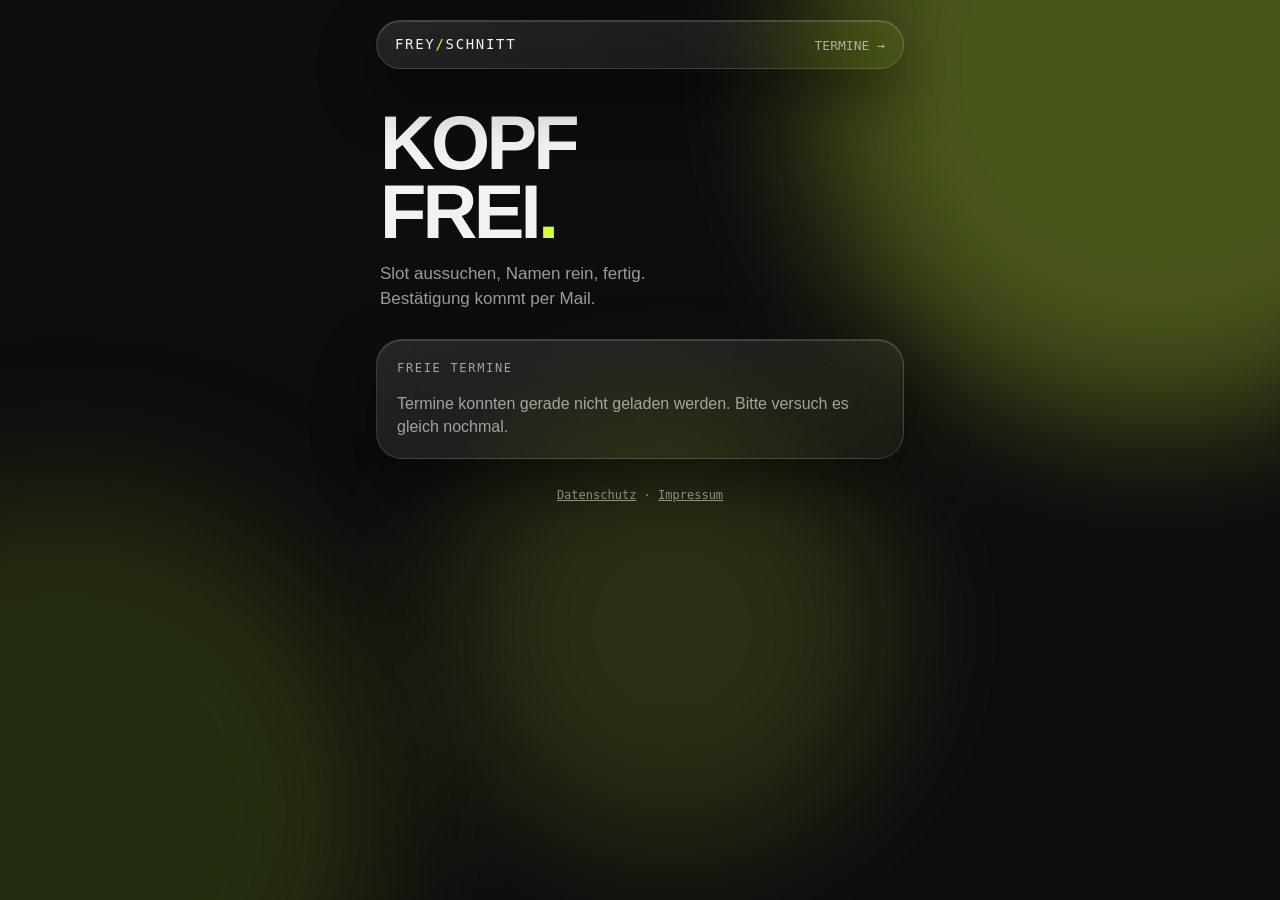
==== index.html @ 1973ad7c "Öffentliche Buchungsseite, Danke-Seite, Datenschutz/Impressum-Vorlagen und Edge Function book Co-Aut" ====
<!doctype html>
<html lang="de">
<head>
<meta charset="utf-8">
<meta name="viewport" content="width=device-width, initial-scale=1, viewport-fit=cover">
<meta http-equiv="Content-Security-Policy" content="default-src 'self'; script-src 'self' https://challenges.cloudflare.com; style-src 'self' 'unsafe-inline'; img-src 'self' data:; connect-src https://uxvnlxhuhxcaexeznhck.supabase.co; frame-src https://challenges.cloudflare.com; base-uri 'self'; form-action 'self'; object-src 'none'">
<meta name="referrer" content="strict-origin-when-cross-origin">
<meta name="theme-color" content="#0d0d0e">
<meta name="description" content="Freie Termine für einen frischen Schnitt – einfach Slot aussuchen und eintragen.">
<title>Freyschnitt – Termin buchen</title>
<link rel="stylesheet" href="assets/style.css">
<link rel="icon" href="data:image/svg+xml,%3Csvg xmlns='http://www.w3.org/2000/svg' viewBox='0 0 32 32'%3E%3Crect width='32' height='32' rx='8' fill='%230d0d0e'/%3E%3Ccircle cx='16' cy='16' r='6' fill='%23d4ff3a'/%3E%3C/svg%3E">
</head>
<body>
<div class="bg" aria-hidden="true"><span></span><span></span><span></span></div>
<div class="wrap">
  <header class="glass">
    <a class="logo" href="./">frey<b>/</b>schnitt</a>
    <nav><a href="#termine">TERMINE →</a></nav>
  </header>

  <main>
    <h1>Kopf<br>frei<em>.</em></h1>
    <p class="lead">Slot aussuchen, Namen rein, fertig. Bestätigung kommt per Mail.</p>

    <section class="glass" id="termine" aria-labelledby="termine-h">
      <h2 id="termine-h">Freie Termine</h2>
      <p id="slots-msg" class="msg error" role="alert"></p>
      <div id="slots" aria-live="polite"><p class="loading">Lade Termine …</p></div>
    </section>

    <section class="glass" id="buchen" aria-labelledby="buchen-h" hidden>
      <h2 id="buchen-h">Buchen</h2>
      <form id="form" novalidate>
        <div class="picked"><span id="picked-text"></span><button type="button" id="change">ändern</button></div>

        <label for="name">Name</label>
        <input id="name" name="name" autocomplete="name" required minlength="2" maxlength="80" placeholder="Dein Name">

        <label for="email">E-Mail</label>
        <input id="email" name="email" type="email" autocomplete="email" inputmode="email" required maxlength="254" placeholder="du@beispiel.de">

        <label for="service">Leistung</label>
        <select id="service" name="service" required></select>

        <label for="note">Notiz (optional)</label>
        <textarea id="note" name="note" maxlength="500" rows="3" placeholder="z. B. Seiten kürzer als letztes Mal"></textarea>

        <!-- Honeypot: bitte leer lassen (für Menschen unsichtbar) -->
        <div class="hp" aria-hidden="true">
          <label for="website">Website</label>
          <input id="website" name="website" tabindex="-1" autocomplete="off">
        </div>

        <label class="check"><input type="checkbox" id="consent" required>
          <span>Ich habe die <a href="datenschutz.html" target="_blank" rel="noopener">Datenschutzerklärung</a> gelesen und bin einverstanden, dass meine Angaben zur Terminvergabe gespeichert werden.</span></label>

        <div id="turnstile" class="turnstile"></div>

        <p id="msg" class="msg error" role="alert"></p>
        <button class="btn" id="submit" type="submit">Termin buchen</button>
      </form>
    </section>
  </main>

  <footer><a href="datenschutz.html">Datenschutz</a> · <a href="impressum.html">Impressum</a></footer>
</div>
<script src="assets/config.js"></script>
<script src="assets/app.js"></script>
</body>
</html>
---- assets/style.css ----
/* Freyschnitt – Dark Glass */
:root {
  --bg: #0d0d0e;
  --text: #f2f2f0;
  --muted: rgba(242, 242, 240, .62);
  --accent: #d4ff3a;
  --accent-text: #0d0d0e;
  --danger: #ff6b6b;
  --glass-strong: rgba(255, 255, 255, .11);
  --edge: rgba(255, 255, 255, .14);
  --radius: 26px;
  --mono: ui-monospace, "SF Mono", "Cascadia Mono", Menlo, Consolas, monospace;
  font-family: -apple-system, BlinkMacSystemFont, "SF Pro Text", "Segoe UI", Roboto, sans-serif;
  color-scheme: dark;
}
* { box-sizing: border-box; }
html { -webkit-text-size-adjust: 100%; }
body { margin: 0; min-height: 100vh; color: var(--text); background: var(--bg); overflow-x: hidden; line-height: 1.45; }

/* Leuchtende Flächen hinter dem Glas */
.bg { position: fixed; inset: 0; z-index: -1; overflow: hidden; pointer-events: none; }
.bg span { position: absolute; border-radius: 50%; filter: blur(70px); animation: float 20s ease-in-out infinite alternate; }
.bg span:nth-child(1) { width: 55vmax; height: 55vmax; background: #d4ff3a; opacity: .30; top: -22vmax; right: -18vmax; }
.bg span:nth-child(2) { width: 50vmax; height: 50vmax; background: #3b4a12; opacity: .55; bottom: -18vmax; left: -20vmax; animation-delay: -7s; }
.bg span:nth-child(3) { width: 35vmax; height: 35vmax; background: #d4ff3a; opacity: .14; top: 45%; left: 35%; animation-delay: -13s; }
@keyframes float { to { transform: translate(5vmax, 4vmax) scale(1.08); } }
@media (prefers-reduced-motion: reduce) { .bg span { animation: none; } html { scroll-behavior: auto; } }
html { scroll-behavior: smooth; }

.wrap { max-width: 560px; margin: 0 auto; padding: 20px 16px 48px; }
.glass {
  background: linear-gradient(160deg, rgba(255, 255, 255, .10), rgba(255, 255, 255, .03));
  -webkit-backdrop-filter: blur(26px) saturate(160%);
  backdrop-filter: blur(26px) saturate(160%);
  border: 1px solid var(--edge);
  border-radius: var(--radius);
  box-shadow: inset 0 1px 0 rgba(255, 255, 255, .16), 0 24px 60px rgba(0, 0, 0, .45);
}

header.glass { display: flex; align-items: center; justify-content: space-between; padding: 12px 18px; border-radius: 999px; }
.logo { font-family: var(--mono); font-size: 14px; letter-spacing: .12em; text-transform: uppercase; color: var(--text); text-decoration: none; }
.logo b { color: var(--accent); font-weight: 400; }
nav a { color: var(--muted); text-decoration: none; font-family: var(--mono); font-size: 13px; }

h1 { font-size: clamp(46px, 15vw, 76px); line-height: .9; letter-spacing: -.05em; margin: 40px 4px 16px; font-weight: 900; text-transform: uppercase; }
h1 em { font-style: normal; color: var(--accent); }
h1.small { font-size: clamp(36px, 11vw, 56px); }
.lead { color: var(--muted); font-size: 17px; margin: 0 4px 28px; max-width: 34ch; }

section.glass { padding: 20px; margin-bottom: 16px; scroll-margin-top: 16px; }
h2 { font-family: var(--mono); font-size: 12px; letter-spacing: .14em; text-transform: uppercase; color: var(--muted); margin: 0 0 14px; font-weight: 500; }

/* Termine */
.day { margin-bottom: 18px; }
.day:last-child { margin-bottom: 0; }
.day-title { font-weight: 600; margin-bottom: 10px; }
.chips { display: flex; flex-wrap: wrap; gap: 8px; }
.chip {
  border: 1px solid var(--edge); background: rgba(255, 255, 255, .05); color: var(--text);
  padding: 10px 16px; border-radius: 999px; font-family: var(--mono); font-size: 15px; cursor: pointer;
  min-height: 44px; transition: background .15s, border-color .15s;
}
.chip:hover { border-color: rgba(212, 255, 58, .6); }
.chip[aria-pressed="true"] { background: var(--accent); color: var(--accent-text); border-color: var(--accent); font-weight: 700; box-shadow: 0 0 24px rgba(212, 255, 58, .35); }
.empty, .loading { color: var(--muted); margin: 0; }
.more { margin-top: 16px; }

/* Formular */
label { display: block; font-family: var(--mono); font-size: 12px; letter-spacing: .1em; text-transform: uppercase; color: var(--muted); margin: 16px 0 6px; }
input, select, textarea {
  width: 100%; font: inherit; font-size: 16px; color: var(--text); padding: 13px 15px;
  background: rgba(0, 0, 0, .28); border: 1px solid var(--edge); border-radius: 16px; outline: none;
}
textarea { resize: vertical; min-height: 90px; }
input::placeholder, textarea::placeholder { color: rgba(242, 242, 240, .38); }
select option { color: #000; }
input:focus, select:focus, textarea:focus { border-color: var(--accent); }
.check { display: flex; gap: 10px; align-items: flex-start; font-family: inherit; text-transform: none; letter-spacing: 0; font-size: 14px; margin-top: 18px; color: var(--muted); }
.check input { width: 20px; height: 20px; margin-top: 1px; flex: none; accent-color: var(--accent); }
.check a, .text a { color: var(--text); }
.picked { display: flex; justify-content: space-between; align-items: center; gap: 12px; background: var(--glass-strong); border-radius: 16px; padding: 12px 14px; font-family: var(--mono); color: var(--accent); }
.picked button { background: none; border: 0; color: var(--muted); font: inherit; font-size: 13px; text-decoration: underline; cursor: pointer; padding: 4px; }
.btn {
  display: block; width: 100%; margin-top: 20px; padding: 16px; border: 0; border-radius: 999px; text-align: center; text-decoration: none;
  background: var(--accent); color: var(--accent-text); font: inherit; font-weight: 800; font-size: 16px;
  text-transform: uppercase; letter-spacing: .06em; cursor: pointer; box-shadow: 0 10px 34px rgba(212, 255, 58, .28);
}
.btn:disabled { opacity: .55; cursor: wait; }
.btn.ghost { background: transparent; color: var(--text); border: 1px solid var(--edge); box-shadow: none; }
.msg { margin: 16px 0 0; padding: 12px 14px; border-radius: 14px; font-size: 15px; }
.msg.error { background: rgba(255, 107, 107, .12); border: 1px solid rgba(255, 107, 107, .4); color: #ffd0d0; }
.msg:empty { display: none; }
#slots-msg { margin: 0 0 14px; }
.turnstile { margin-top: 16px; min-height: 0; }

/* Honeypot: für Menschen unsichtbar, für Bots ein normales Feld */
.hp { position: absolute !important; left: -10000px !important; width: 1px; height: 1px; overflow: hidden; }

/* Textseiten (Datenschutz, Impressum) */
.text h2 { margin-top: 28px; }
.text p, .text li { color: var(--muted); }
.text strong { color: var(--text); }
.ph { background: rgba(212, 255, 58, .15); color: var(--accent); padding: 0 4px; border-radius: 4px; }

footer { text-align: center; font-family: var(--mono); font-size: 12px; color: var(--muted); margin-top: 28px; }
footer a { color: var(--muted); }

:focus-visible { outline: 2px solid var(--accent); outline-offset: 2px; }
[hidden] { display: none !important; }
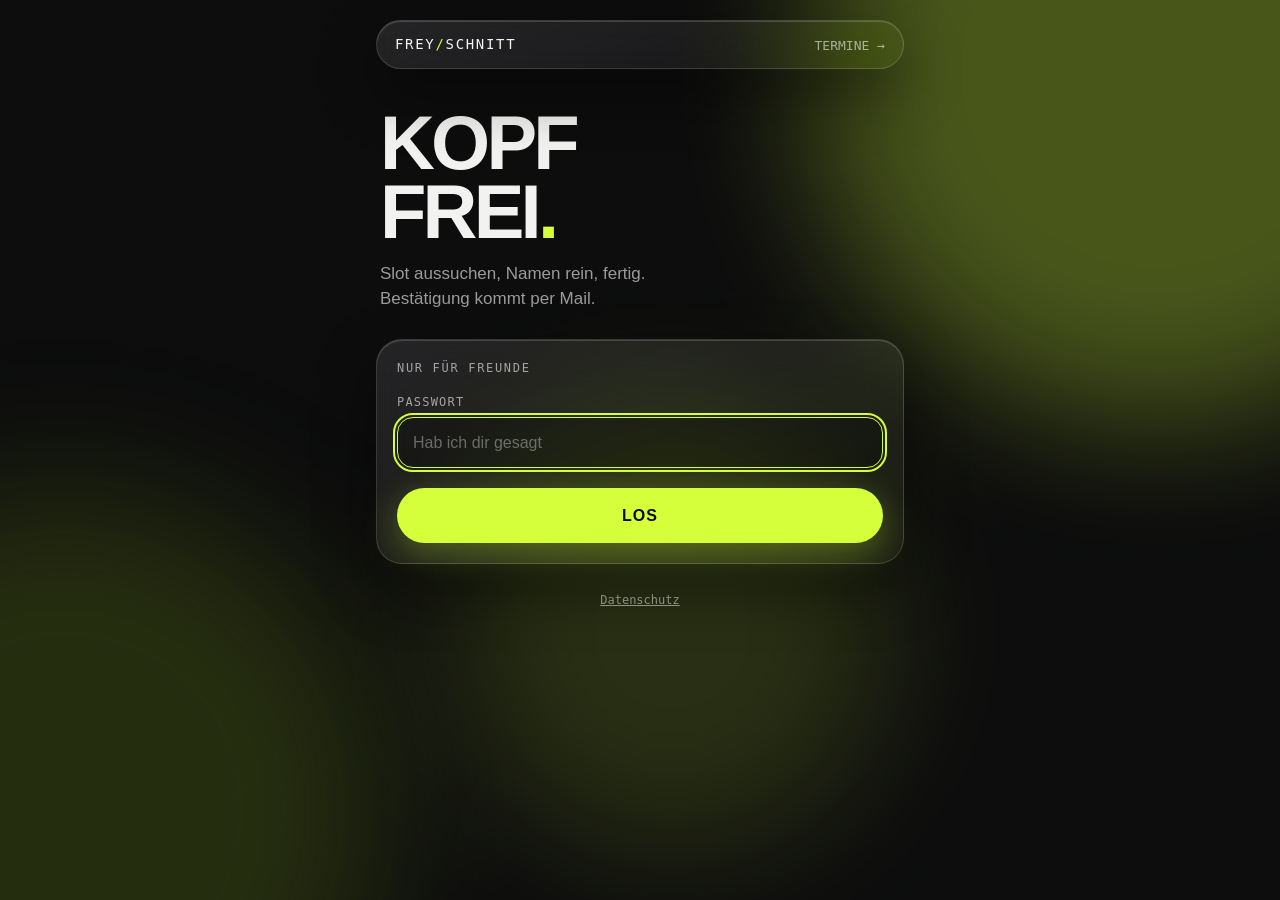
==== commit 77e8f669: "Freundes-Passwort statt Turnstile, Impressum entfernt Besucher haben keinen direkten DB-Zugriff mehr" ====
--- a/index.html
+++ b/index.html
@@ -3,7 +3,7 @@
 <head>
 <meta charset="utf-8">
 <meta name="viewport" content="width=device-width, initial-scale=1, viewport-fit=cover">
-<meta http-equiv="Content-Security-Policy" content="default-src 'self'; script-src 'self' https://challenges.cloudflare.com; style-src 'self' 'unsafe-inline'; img-src 'self' data:; connect-src https://uxvnlxhuhxcaexeznhck.supabase.co; frame-src https://challenges.cloudflare.com; base-uri 'self'; form-action 'self'; object-src 'none'">
+<meta http-equiv="Content-Security-Policy" content="default-src 'self'; script-src 'self'; style-src 'self' 'unsafe-inline'; img-src 'self' data:; connect-src https://uxvnlxhuhxcaexeznhck.supabase.co; base-uri 'self'; form-action 'self'; object-src 'none'">
 <meta name="referrer" content="strict-origin-when-cross-origin">
 <meta name="theme-color" content="#0d0d0e">
 <meta name="description" content="Freie Termine für einen frischen Schnitt – einfach Slot aussuchen und eintragen.">
@@ -23,7 +23,17 @@
     <h1>Kopf<br>frei<em>.</em></h1>
     <p class="lead">Slot aussuchen, Namen rein, fertig. Bestätigung kommt per Mail.</p>
 
-    <section class="glass" id="termine" aria-labelledby="termine-h">
+    <section class="glass" id="gate" aria-labelledby="gate-h" hidden>
+      <h2 id="gate-h">Nur für Freunde</h2>
+      <form id="gate-form">
+        <label for="code">Passwort</label>
+        <input id="code" name="code" type="password" autocomplete="current-password" autocapitalize="none" autocorrect="off" spellcheck="false" required maxlength="200" placeholder="Hab ich dir gesagt">
+        <p id="gate-msg" class="msg error" role="alert"></p>
+        <button class="btn" id="gate-btn" type="submit">Los</button>
+      </form>
+    </section>
+
+    <section class="glass" id="termine" aria-labelledby="termine-h" hidden>
       <h2 id="termine-h">Freie Termine</h2>
       <p id="slots-msg" class="msg error" role="alert"></p>
       <div id="slots" aria-live="polite"><p class="loading">Lade Termine …</p></div>
@@ -55,15 +65,13 @@
         <label class="check"><input type="checkbox" id="consent" required>
           <span>Ich habe die <a href="datenschutz.html" target="_blank" rel="noopener">Datenschutzerklärung</a> gelesen und bin einverstanden, dass meine Angaben zur Terminvergabe gespeichert werden.</span></label>
 
-        <div id="turnstile" class="turnstile"></div>
-
         <p id="msg" class="msg error" role="alert"></p>
         <button class="btn" id="submit" type="submit">Termin buchen</button>
       </form>
     </section>
   </main>
 
-  <footer><a href="datenschutz.html">Datenschutz</a> · <a href="impressum.html">Impressum</a></footer>
+  <footer><a href="datenschutz.html">Datenschutz</a></footer>
 </div>
 <script src="assets/config.js"></script>
 <script src="assets/app.js"></script>
--- a/assets/style.css
+++ b/assets/style.css
@@ -75,6 +75,12 @@
 input::placeholder, textarea::placeholder { color: rgba(242, 242, 240, .38); }
 select option { color: #000; }
 input:focus, select:focus, textarea:focus { border-color: var(--accent); }
+/* Browser-Autofill (gelber Hintergrund) ans Design anpassen */
+input:-webkit-autofill, input:-webkit-autofill:hover, input:-webkit-autofill:focus {
+  -webkit-text-fill-color: var(--text); caret-color: var(--text);
+  -webkit-box-shadow: 0 0 0 1000px #1b1d14 inset; box-shadow: 0 0 0 1000px #1b1d14 inset;
+  transition: background-color 9999s ease-out;
+}
 .check { display: flex; gap: 10px; align-items: flex-start; font-family: inherit; text-transform: none; letter-spacing: 0; font-size: 14px; margin-top: 18px; color: var(--muted); }
 .check input { width: 20px; height: 20px; margin-top: 1px; flex: none; accent-color: var(--accent); }
 .check a, .text a { color: var(--text); }
@@ -91,7 +97,6 @@
 .msg.error { background: rgba(255, 107, 107, .12); border: 1px solid rgba(255, 107, 107, .4); color: #ffd0d0; }
 .msg:empty { display: none; }
 #slots-msg { margin: 0 0 14px; }
-.turnstile { margin-top: 16px; min-height: 0; }
 
 /* Honeypot: für Menschen unsichtbar, für Bots ein normales Feld */
 .hp { position: absolute !important; left: -10000px !important; width: 1px; height: 1px; overflow: hidden; }
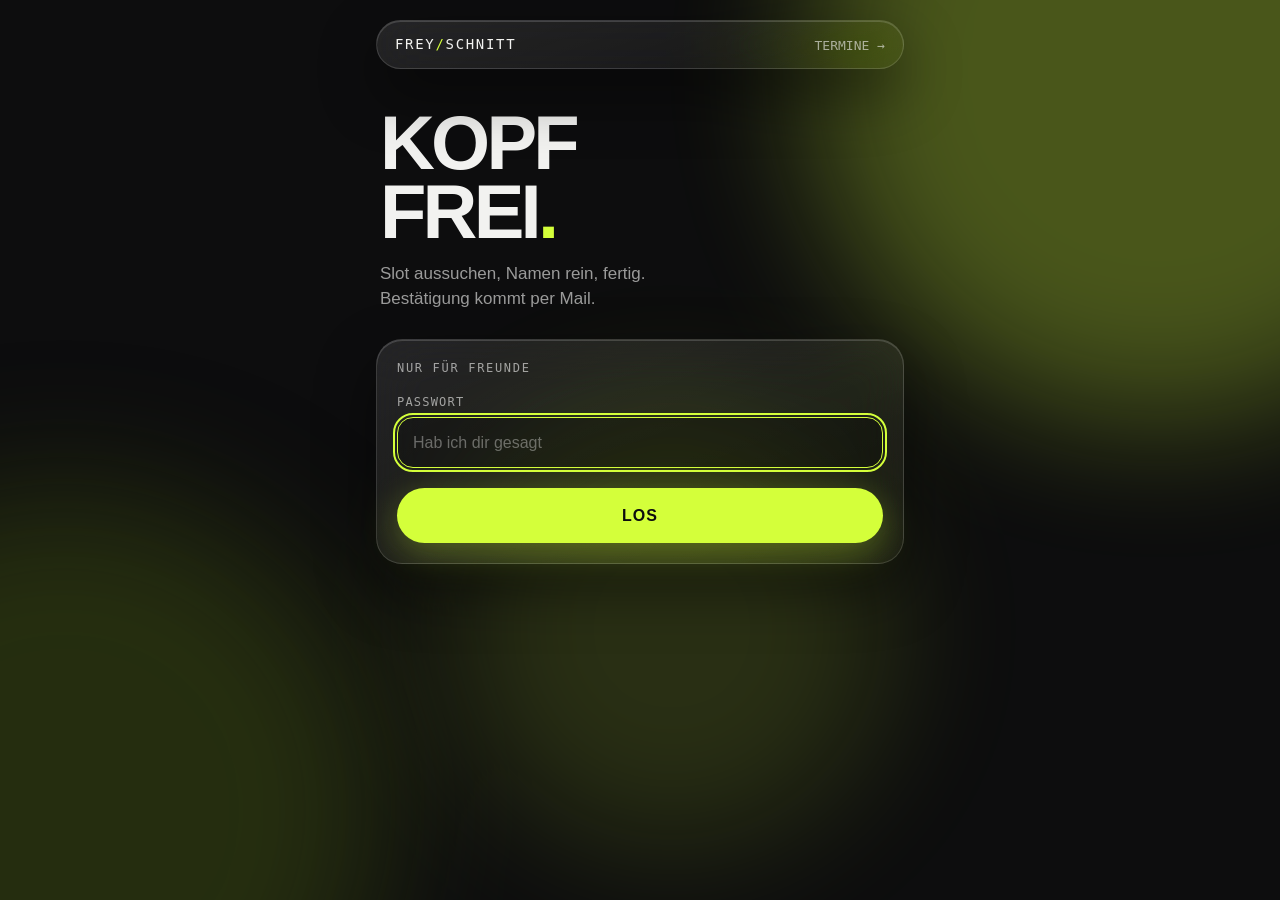
==== commit aa6cdcd9: "Datenschutzerklärung entfernt (private Nutzung, Art. 2 Abs. 2 lit. c DSGVO): Seite, Footer-Links und" ====
--- a/index.html
+++ b/index.html
@@ -50,11 +50,8 @@
         <label for="email">E-Mail</label>
         <input id="email" name="email" type="email" autocomplete="email" inputmode="email" required maxlength="254" placeholder="du@beispiel.de">
 
-        <label for="service">Leistung</label>
-        <select id="service" name="service" required></select>
-
         <label for="note">Notiz (optional)</label>
-        <textarea id="note" name="note" maxlength="500" rows="3" placeholder="z. B. Seiten kürzer als letztes Mal"></textarea>
+        <textarea id="note" name="note" maxlength="500" rows="3"></textarea>
 
         <!-- Honeypot: bitte leer lassen (für Menschen unsichtbar) -->
         <div class="hp" aria-hidden="true">
@@ -62,16 +59,12 @@
           <input id="website" name="website" tabindex="-1" autocomplete="off">
         </div>
 
-        <label class="check"><input type="checkbox" id="consent" required>
-          <span>Ich habe die <a href="datenschutz.html" target="_blank" rel="noopener">Datenschutzerklärung</a> gelesen und bin einverstanden, dass meine Angaben zur Terminvergabe gespeichert werden.</span></label>
-
         <p id="msg" class="msg error" role="alert"></p>
         <button class="btn" id="submit" type="submit">Termin buchen</button>
       </form>
     </section>
   </main>
 
-  <footer><a href="datenschutz.html">Datenschutz</a></footer>
 </div>
 <script src="assets/config.js"></script>
 <script src="assets/app.js"></script>
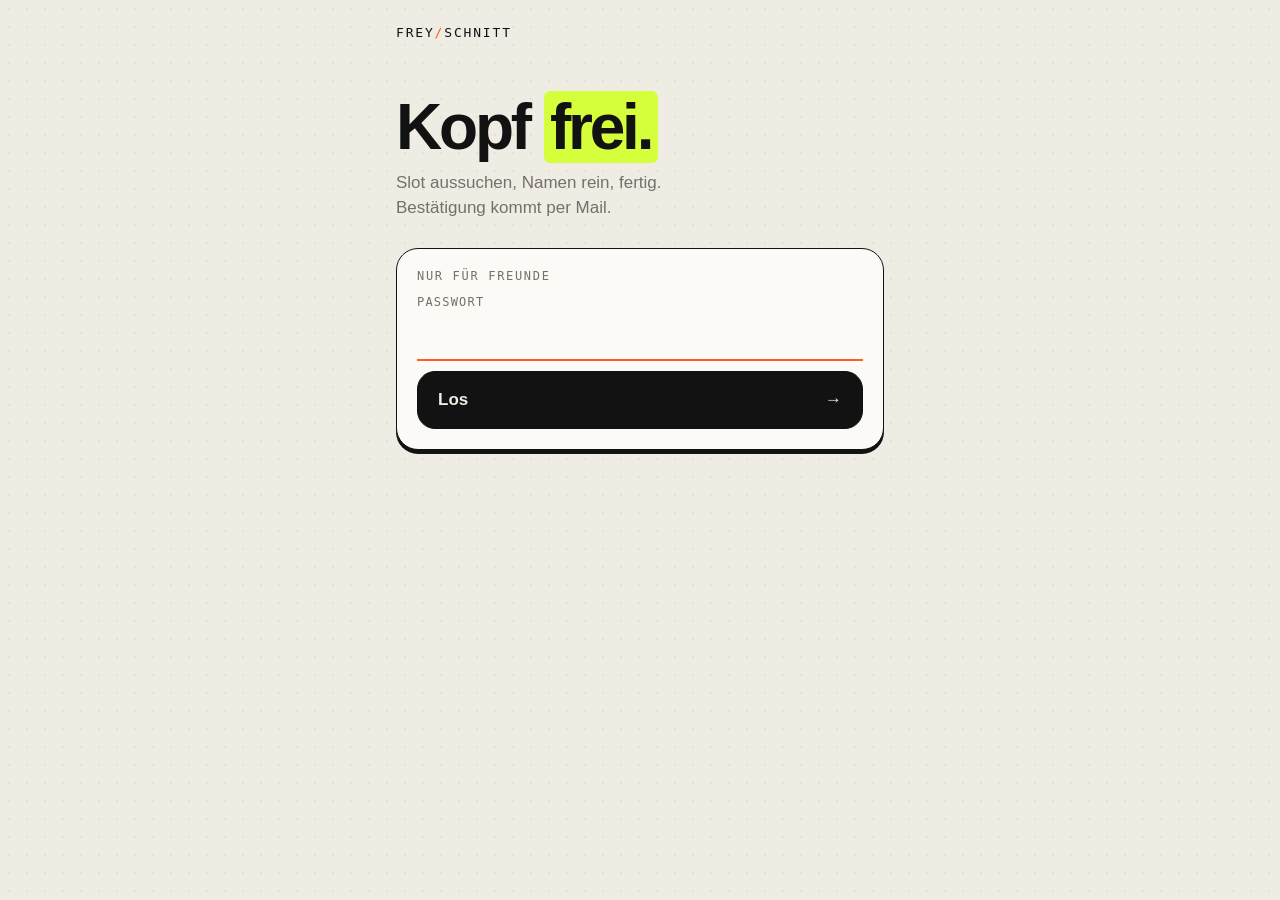
==== commit 4e7ce96d: "Neues Design (Schritt für Schritt + Ticket) für Buchungsseite und Admin-Bereich - Buchung in Schritt" ====
--- a/index.html
+++ b/index.html
@@ -5,53 +5,63 @@
 <meta name="viewport" content="width=device-width, initial-scale=1, viewport-fit=cover">
 <meta http-equiv="Content-Security-Policy" content="default-src 'self'; script-src 'self'; style-src 'self' 'unsafe-inline'; img-src 'self' data:; connect-src https://uxvnlxhuhxcaexeznhck.supabase.co; base-uri 'self'; form-action 'self'; object-src 'none'">
 <meta name="referrer" content="strict-origin-when-cross-origin">
-<meta name="theme-color" content="#0d0d0e">
+<meta name="theme-color" content="#efece4">
 <meta name="description" content="Freie Termine für einen frischen Schnitt – einfach Slot aussuchen und eintragen.">
 <title>Freyschnitt – Termin buchen</title>
 <link rel="stylesheet" href="assets/style.css">
-<link rel="icon" href="data:image/svg+xml,%3Csvg xmlns='http://www.w3.org/2000/svg' viewBox='0 0 32 32'%3E%3Crect width='32' height='32' rx='8' fill='%230d0d0e'/%3E%3Ccircle cx='16' cy='16' r='6' fill='%23d4ff3a'/%3E%3C/svg%3E">
+<link rel="icon" href="data:image/svg+xml,%3Csvg xmlns='http://www.w3.org/2000/svg' viewBox='0 0 32 32'%3E%3Crect width='32' height='32' rx='8' fill='%23121212'/%3E%3Ccircle cx='16' cy='16' r='6' fill='%23d4ff3a'/%3E%3C/svg%3E">
 </head>
 <body>
-<div class="bg" aria-hidden="true"><span></span><span></span><span></span></div>
 <div class="wrap">
-  <header class="glass">
-    <a class="logo" href="./">frey<b>/</b>schnitt</a>
-    <nav><a href="#termine">TERMINE →</a></nav>
+  <header>
+    <a class="logo" href="./">Frey<b>/</b>schnitt</a>
+    <span class="step-no" id="step-no"></span>
   </header>
+  <div class="progress hide" id="progress" aria-hidden="true"><i></i><i></i><i></i></div>
 
   <main>
-    <h1>Kopf<br>frei<em>.</em></h1>
-    <p class="lead">Slot aussuchen, Namen rein, fertig. Bestätigung kommt per Mail.</p>
-
-    <section class="glass" id="gate" aria-labelledby="gate-h" hidden>
-      <h2 id="gate-h">Nur für Freunde</h2>
-      <form id="gate-form">
-        <label for="code">Passwort</label>
-        <input id="code" name="code" type="password" autocomplete="current-password" autocapitalize="none" autocorrect="off" spellcheck="false" required maxlength="200" placeholder="Hab ich dir gesagt">
-        <p id="gate-msg" class="msg error" role="alert"></p>
-        <button class="btn" id="gate-btn" type="submit">Los</button>
+    <!-- 0: Passwort -->
+    <section class="step" id="s0" hidden>
+      <h1>Kopf <em>frei.</em></h1>
+      <p class="sub">Slot aussuchen, Namen rein, fertig. Bestätigung kommt per Mail.</p>
+      <form class="gate" id="gate-form">
+        <p class="eyebrow">Nur für Freunde</p>
+        <div class="field">
+          <label for="code">Passwort</label>
+          <input id="code" name="code" type="password" autocomplete="current-password" autocapitalize="none" autocorrect="off" spellcheck="false" required maxlength="200">
+        </div>
+        <p id="gate-msg" class="msg" role="alert"></p>
+        <button class="btn" id="gate-btn" type="submit"><span>Los</span><span aria-hidden="true">→</span></button>
       </form>
     </section>
 
-    <section class="glass" id="termine" aria-labelledby="termine-h" hidden>
-      <h2 id="termine-h">Freie Termine</h2>
-      <p id="slots-msg" class="msg error" role="alert"></p>
-      <div id="slots" aria-live="polite"><p class="loading">Lade Termine …</p></div>
+    <!-- 1: Tag -->
+    <section class="step" id="s1" hidden>
+      <h1 class="mid">Freie <em>Termine</em></h1>
+      <p id="slots-msg" class="msg" role="alert" style="margin:0 0 18px"></p>
+      <div class="list" id="days" aria-live="polite"><p class="loading">Lade Termine …</p></div>
     </section>
 
-    <section class="glass" id="buchen" aria-labelledby="buchen-h" hidden>
-      <h2 id="buchen-h">Buchen</h2>
+    <!-- 2: Uhrzeit -->
+    <section class="step" id="s2" hidden>
+      <button class="back" type="button" data-go="1">← ändern</button>
+      <p class="eyebrow">Freie Termine</p>
+      <h1 class="mid" id="day-h"></h1>
+      <div class="times" id="times"></div>
+    </section>
+
+    <!-- 3: Buchen -->
+    <section class="step" id="s3" hidden>
+      <h1 class="mid"><em>Buchen</em></h1>
       <form id="form" novalidate>
-        <div class="picked"><span id="picked-text"></span><button type="button" id="change">ändern</button></div>
+        <div class="picked"><span id="picked-text"></span><button type="button" class="link" data-go="1">ändern</button></div>
 
-        <label for="name">Name</label>
-        <input id="name" name="name" autocomplete="name" required minlength="2" maxlength="80" placeholder="Dein Name">
-
-        <label for="email">E-Mail</label>
-        <input id="email" name="email" type="email" autocomplete="email" inputmode="email" required maxlength="254" placeholder="du@beispiel.de">
-
-        <label for="note">Notiz (optional)</label>
-        <textarea id="note" name="note" maxlength="500" rows="3"></textarea>
+        <div class="field"><label for="name">Name</label>
+          <input id="name" name="name" autocomplete="name" required minlength="2" maxlength="80"></div>
+        <div class="field"><label for="email">E-Mail</label>
+          <input id="email" name="email" type="email" autocomplete="email" inputmode="email" autocapitalize="none" required maxlength="254"></div>
+        <div class="field"><label for="note">Notiz (optional)</label>
+          <textarea id="note" name="note" maxlength="500" rows="2"></textarea></div>
 
         <!-- Honeypot: bitte leer lassen (für Menschen unsichtbar) -->
         <div class="hp" aria-hidden="true">
@@ -59,12 +69,33 @@
           <input id="website" name="website" tabindex="-1" autocomplete="off">
         </div>
 
-        <p id="msg" class="msg error" role="alert"></p>
-        <button class="btn" id="submit" type="submit">Termin buchen</button>
+        <p id="msg" class="msg" role="alert"></p>
+        <button class="btn" id="submit" type="submit"><span>Termin buchen</span><span aria-hidden="true">→</span></button>
       </form>
     </section>
+
+    <!-- 4: Gebucht -->
+    <section class="step" id="s4" hidden>
+      <h1>Dein <em>Termin</em></h1>
+      <p class="sub">Ist eingetragen.</p>
+      <div class="ticket-wrap">
+        <div class="ticket">
+          <div class="top"><small>FREY/SCHNITT · GEBUCHT</small><strong id="tk-day"></strong></div>
+          <div class="cut"></div>
+          <div class="rows">
+            <div><small>UHRZEIT</small><b id="tk-time"></b></div>
+            <div><small>DAUER</small><b id="tk-dur"></b></div>
+            <div><small>ORT</small><b>Penthouse</b></div>
+            <div><small>NAME</small><b id="tk-name"></b></div>
+          </div>
+          <div class="code" aria-hidden="true">||| | || ||| | ||| || |</div>
+        </div>
+      </div>
+      <button class="btn ghost center" type="button" id="cal">In Kalender übernehmen</button>
+      <p class="small" id="mailnote">Du bekommst gleich eine Bestätigung per Mail. Schau auch im Spam-Ordner nach, falls sie nicht ankommt.</p>
+      <p class="small">Du kannst doch nicht? Sag mir einfach kurz Bescheid, dann gebe ich den Slot wieder frei.</p>
+    </section>
   </main>
-
 </div>
 <script src="assets/config.js"></script>
 <script src="assets/app.js"></script>
--- a/assets/style.css
+++ b/assets/style.css
@@ -1,114 +1,104 @@
-/* Freyschnitt – Dark Glass */
+/* Freyschnitt – Buchungsseite (Design: Schritt für Schritt + Ticket) */
 :root {
-  --bg: #0d0d0e;
-  --text: #f2f2f0;
-  --muted: rgba(242, 242, 240, .62);
-  --accent: #d4ff3a;
-  --accent-text: #0d0d0e;
-  --danger: #ff6b6b;
-  --glass-strong: rgba(255, 255, 255, .11);
-  --edge: rgba(255, 255, 255, .14);
-  --radius: 26px;
-  --mono: ui-monospace, "SF Mono", "Cascadia Mono", Menlo, Consolas, monospace;
-  font-family: -apple-system, BlinkMacSystemFont, "SF Pro Text", "Segoe UI", Roboto, sans-serif;
-  color-scheme: dark;
+  --bg: #efece4; --ink: #121212; --muted: #74716a; --line: #d8d4c8; --card: #fbfaf6;
+  --accent: #d4ff3a; --orange: #ff5b2e; --error: #c0341d;
+  --mono: ui-monospace, "SF Mono", Menlo, Consolas, monospace;
+  font-family: -apple-system, BlinkMacSystemFont, "SF Pro Display", "Segoe UI", Roboto, sans-serif;
+  color-scheme: light;
 }
 * { box-sizing: border-box; }
-html { -webkit-text-size-adjust: 100%; }
-body { margin: 0; min-height: 100vh; color: var(--text); background: var(--bg); overflow-x: hidden; line-height: 1.45; }
+[hidden] { display: none !important; }
+body {
+  margin: 0; min-height: 100vh; background: var(--bg); color: var(--ink);
+  background-image: radial-gradient(rgba(0,0,0,.05) 1px, transparent 1px); background-size: 18px 18px;
+  -webkit-text-size-adjust: 100%;
+}
+.wrap { max-width: 520px; margin: 0 auto; padding: 22px 16px 48px; }
+header { display: flex; justify-content: space-between; align-items: center; min-height: 20px; }
+.logo { font-family: var(--mono); font-size: 13px; letter-spacing: .14em; text-transform: uppercase; color: var(--ink); text-decoration: none; }
+.logo b { color: var(--orange); font-weight: 400; }
+.step-no { font-family: var(--mono); font-size: 12px; color: var(--muted); }
 
-/* Leuchtende Flächen hinter dem Glas */
-.bg { position: fixed; inset: 0; z-index: -1; overflow: hidden; pointer-events: none; }
-.bg span { position: absolute; border-radius: 50%; filter: blur(70px); animation: float 20s ease-in-out infinite alternate; }
-.bg span:nth-child(1) { width: 55vmax; height: 55vmax; background: #d4ff3a; opacity: .30; top: -22vmax; right: -18vmax; }
-.bg span:nth-child(2) { width: 50vmax; height: 50vmax; background: #3b4a12; opacity: .55; bottom: -18vmax; left: -20vmax; animation-delay: -7s; }
-.bg span:nth-child(3) { width: 35vmax; height: 35vmax; background: #d4ff3a; opacity: .14; top: 45%; left: 35%; animation-delay: -13s; }
-@keyframes float { to { transform: translate(5vmax, 4vmax) scale(1.08); } }
-@media (prefers-reduced-motion: reduce) { .bg span { animation: none; } html { scroll-behavior: auto; } }
-html { scroll-behavior: smooth; }
+.progress { display: grid; grid-template-columns: repeat(3, 1fr); gap: 6px; margin: 18px 0 34px; transition: opacity .3s; }
+.progress.hide { opacity: 0; }
+.progress i { height: 4px; border-radius: 2px; background: var(--line); position: relative; overflow: hidden; }
+.progress i.done::after { content: ""; position: absolute; inset: 0; background: var(--ink); }
 
-.wrap { max-width: 560px; margin: 0 auto; padding: 20px 16px 48px; }
-.glass {
-  background: linear-gradient(160deg, rgba(255, 255, 255, .10), rgba(255, 255, 255, .03));
-  -webkit-backdrop-filter: blur(26px) saturate(160%);
-  backdrop-filter: blur(26px) saturate(160%);
-  border: 1px solid var(--edge);
-  border-radius: var(--radius);
-  box-shadow: inset 0 1px 0 rgba(255, 255, 255, .16), 0 24px 60px rgba(0, 0, 0, .45);
+.step { animation: in .35s cubic-bezier(.2,.9,.2,1); }
+@keyframes in { from { opacity: 0; transform: translateY(12px); } }
+@media (prefers-reduced-motion: reduce) { .step { animation: none; } }
+
+.eyebrow { font-family: var(--mono); font-size: 12px; letter-spacing: .14em; text-transform: uppercase; color: var(--muted); margin: 0 0 12px; }
+h1 { font-size: clamp(44px, 13vw, 64px); line-height: .92; letter-spacing: -.05em; margin: 0 0 14px; font-weight: 800; }
+h1.mid { font-size: clamp(34px, 10vw, 48px); margin-bottom: 26px; }
+h1 em { font-style: normal; background: var(--accent); padding: 0 .1em; border-radius: .1em; -webkit-box-decoration-break: clone; box-decoration-break: clone; }
+.sub { color: var(--muted); font-size: 17px; line-height: 1.45; margin: 0 0 28px; max-width: 30ch; }
+
+.list { display: grid; gap: 10px; }
+.opt {
+  display: flex; align-items: center; justify-content: space-between; gap: 12px; width: 100%; text-align: left;
+  border: 1.5px solid var(--ink); background: var(--card); border-radius: 18px; padding: 16px 18px;
+  font: inherit; color: var(--ink); cursor: pointer; transition: transform .12s, box-shadow .12s; box-shadow: 0 3px 0 var(--ink);
 }
+.opt:hover { transform: translateY(-1px); box-shadow: 0 4px 0 var(--ink); }
+.opt:active { transform: translateY(2px); box-shadow: 0 1px 0 var(--ink); }
+.opt:focus-visible { outline: 3px solid var(--orange); outline-offset: 3px; }
+.opt b { font-size: 18px; }
+.opt small { color: var(--muted); font-size: 14px; }
+.opt .n { font-family: var(--mono); font-size: 13px; background: var(--accent); border: 1px solid var(--ink); border-radius: 999px; padding: 4px 10px; white-space: nowrap; }
+.times { display: grid; grid-template-columns: repeat(2, 1fr); gap: 10px; }
+.times .opt { justify-content: center; font-family: var(--mono); font-size: 20px; padding: 20px 8px; }
 
-header.glass { display: flex; align-items: center; justify-content: space-between; padding: 12px 18px; border-radius: 999px; }
-.logo { font-family: var(--mono); font-size: 14px; letter-spacing: .12em; text-transform: uppercase; color: var(--text); text-decoration: none; }
-.logo b { color: var(--accent); font-weight: 400; }
-nav a { color: var(--muted); text-decoration: none; font-family: var(--mono); font-size: 13px; }
+.picked { display: flex; justify-content: space-between; align-items: center; gap: 12px; border: 1.5px dashed var(--ink); border-radius: 16px; padding: 12px 14px; margin: 0 0 26px; font-family: var(--mono); font-size: 15px; }
+.link { border: 0; background: none; font: inherit; font-size: 14px; color: var(--muted); text-decoration: underline; cursor: pointer; padding: 4px; }
+.back { border: 0; background: none; font: inherit; color: var(--muted); padding: 0; margin-bottom: 18px; cursor: pointer; font-size: 14px; }
 
-h1 { font-size: clamp(46px, 15vw, 76px); line-height: .9; letter-spacing: -.05em; margin: 40px 4px 16px; font-weight: 900; text-transform: uppercase; }
-h1 em { font-style: normal; color: var(--accent); }
-h1.small { font-size: clamp(36px, 11vw, 56px); }
-.lead { color: var(--muted); font-size: 17px; margin: 0 4px 28px; max-width: 34ch; }
+.field { margin-bottom: 18px; }
+.field label { display: block; font-family: var(--mono); font-size: 12px; letter-spacing: .1em; text-transform: uppercase; color: var(--muted); margin-bottom: 6px; }
+.field input, .field textarea {
+  -webkit-appearance: none; appearance: none; width: 100%; border: 0; border-bottom: 2px solid var(--ink); background: transparent;
+  font: inherit; font-size: 24px; padding: 6px 0 10px; color: var(--ink); outline: none; border-radius: 0;
+}
+.field textarea { font-size: 18px; resize: none; }
+.field input:focus, .field textarea:focus { border-bottom-color: var(--orange); }
+.field input:-webkit-autofill { -webkit-box-shadow: 0 0 0 1000px var(--bg) inset; -webkit-text-fill-color: var(--ink); }
+.hp { position: absolute; left: -9999px; width: 1px; height: 1px; overflow: hidden; }
 
-section.glass { padding: 20px; margin-bottom: 16px; scroll-margin-top: 16px; }
-h2 { font-family: var(--mono); font-size: 12px; letter-spacing: .14em; text-transform: uppercase; color: var(--muted); margin: 0 0 14px; font-weight: 500; }
+.btn {
+  width: 100%; border: 1.5px solid var(--ink); background: var(--ink); color: var(--bg); border-radius: 18px; padding: 18px 20px;
+  font: inherit; font-size: 17px; font-weight: 700; cursor: pointer; margin-top: 10px;
+  display: flex; justify-content: space-between; align-items: center; text-decoration: none;
+}
+.btn:disabled { opacity: .6; cursor: wait; }
+.btn:focus-visible { outline: 3px solid var(--orange); outline-offset: 3px; }
+.btn.center { justify-content: center; }
+.btn.ghost { background: var(--card); color: var(--ink); box-shadow: 0 3px 0 var(--ink); }
+.btn.ghost:active { transform: translateY(2px); box-shadow: 0 1px 0 var(--ink); }
 
-/* Termine */
-.day { margin-bottom: 18px; }
-.day:last-child { margin-bottom: 0; }
-.day-title { font-weight: 600; margin-bottom: 10px; }
-.chips { display: flex; flex-wrap: wrap; gap: 8px; }
-.chip {
-  border: 1px solid var(--edge); background: rgba(255, 255, 255, .05); color: var(--text);
-  padding: 10px 16px; border-radius: 999px; font-family: var(--mono); font-size: 15px; cursor: pointer;
-  min-height: 44px; transition: background .15s, border-color .15s;
+.gate { background: var(--card); border: 1.5px solid var(--ink); border-radius: 22px; padding: 20px; box-shadow: 0 4px 0 var(--ink); }
+.gate .field { margin-bottom: 8px; }
+
+.msg { margin: 12px 0 0; padding: 12px 14px; border-radius: 14px; font-size: 15px; line-height: 1.4; background: rgba(192,52,29,.08); border: 1.5px solid var(--error); color: var(--error); }
+.msg:empty { display: none; }
+.loading, .empty { color: var(--muted); font-size: 17px; margin: 0; }
+
+/* Ticket – die Auskerbungen sind echte Löcher (Maske), der Hintergrund scheint durch */
+.ticket-wrap { transform: rotate(-1.5deg); margin: 8px 6px 24px; filter: drop-shadow(0 24px 30px rgba(0,0,0,.22)); }
+.ticket {
+  --cut: 104px; --r: 12px;
+  background: var(--ink); color: var(--bg); border-radius: 26px; overflow: hidden;
+  -webkit-mask: radial-gradient(circle var(--r) at 0 var(--cut), #0000 98%, #000) , radial-gradient(circle var(--r) at 100% var(--cut), #0000 98%, #000);
+  -webkit-mask-composite: source-in;
+  mask: radial-gradient(circle var(--r) at 0 var(--cut), #0000 98%, #000) , radial-gradient(circle var(--r) at 100% var(--cut), #0000 98%, #000);
+  mask-composite: intersect;
 }
-.chip:hover { border-color: rgba(212, 255, 58, .6); }
-.chip[aria-pressed="true"] { background: var(--accent); color: var(--accent-text); border-color: var(--accent); font-weight: 700; box-shadow: 0 0 24px rgba(212, 255, 58, .35); }
-.empty, .loading { color: var(--muted); margin: 0; }
-.more { margin-top: 16px; }
-
-/* Formular */
-label { display: block; font-family: var(--mono); font-size: 12px; letter-spacing: .1em; text-transform: uppercase; color: var(--muted); margin: 16px 0 6px; }
-input, select, textarea {
-  width: 100%; font: inherit; font-size: 16px; color: var(--text); padding: 13px 15px;
-  background: rgba(0, 0, 0, .28); border: 1px solid var(--edge); border-radius: 16px; outline: none;
-}
-textarea { resize: vertical; min-height: 90px; }
-input::placeholder, textarea::placeholder { color: rgba(242, 242, 240, .38); }
-select option { color: #000; }
-input:focus, select:focus, textarea:focus { border-color: var(--accent); }
-/* Browser-Autofill (gelber Hintergrund) ans Design anpassen */
-input:-webkit-autofill, input:-webkit-autofill:hover, input:-webkit-autofill:focus {
-  -webkit-text-fill-color: var(--text); caret-color: var(--text);
-  -webkit-box-shadow: 0 0 0 1000px #1b1d14 inset; box-shadow: 0 0 0 1000px #1b1d14 inset;
-  transition: background-color 9999s ease-out;
-}
-.check { display: flex; gap: 10px; align-items: flex-start; font-family: inherit; text-transform: none; letter-spacing: 0; font-size: 14px; margin-top: 18px; color: var(--muted); }
-.check input { width: 20px; height: 20px; margin-top: 1px; flex: none; accent-color: var(--accent); }
-.check a, .text a { color: var(--text); }
-.picked { display: flex; justify-content: space-between; align-items: center; gap: 12px; background: var(--glass-strong); border-radius: 16px; padding: 12px 14px; font-family: var(--mono); color: var(--accent); }
-.picked button { background: none; border: 0; color: var(--muted); font: inherit; font-size: 13px; text-decoration: underline; cursor: pointer; padding: 4px; }
-.btn {
-  display: block; width: 100%; margin-top: 20px; padding: 16px; border: 0; border-radius: 999px; text-align: center; text-decoration: none;
-  background: var(--accent); color: var(--accent-text); font: inherit; font-weight: 800; font-size: 16px;
-  text-transform: uppercase; letter-spacing: .06em; cursor: pointer; box-shadow: 0 10px 34px rgba(212, 255, 58, .28);
-}
-.btn:disabled { opacity: .55; cursor: wait; }
-.btn.ghost { background: transparent; color: var(--text); border: 1px solid var(--edge); box-shadow: none; }
-.msg { margin: 16px 0 0; padding: 12px 14px; border-radius: 14px; font-size: 15px; }
-.msg.error { background: rgba(255, 107, 107, .12); border: 1px solid rgba(255, 107, 107, .4); color: #ffd0d0; }
-.msg:empty { display: none; }
-#slots-msg { margin: 0 0 14px; }
-
-/* Honeypot: für Menschen unsichtbar, für Bots ein normales Feld */
-.hp { position: absolute !important; left: -10000px !important; width: 1px; height: 1px; overflow: hidden; }
-
-/* Textseiten (Datenschutz, Impressum) */
-.text h2 { margin-top: 28px; }
-.text p, .text li { color: var(--muted); }
-.text strong { color: var(--text); }
-.ph { background: rgba(212, 255, 58, .15); color: var(--accent); padding: 0 4px; border-radius: 4px; }
-
-footer { text-align: center; font-family: var(--mono); font-size: 12px; color: var(--muted); margin-top: 28px; }
-footer a { color: var(--muted); }
-
-:focus-visible { outline: 2px solid var(--accent); outline-offset: 2px; }
-[hidden] { display: none !important; }
+.ticket .top { height: var(--cut); padding: 22px 22px 0; background: var(--accent); color: var(--ink); }
+.ticket .top small { font-family: var(--mono); font-size: 12px; letter-spacing: .12em; }
+.ticket .top strong { display: block; font-size: 34px; letter-spacing: -.03em; margin-top: 6px; line-height: 1; white-space: nowrap; }
+.ticket .cut { height: 0; border-top: 2px dashed rgba(239,236,228,.25); margin: 0 22px; }
+.ticket .rows { display: grid; grid-template-columns: 1fr 1fr; gap: 16px; padding: 20px 22px 24px; }
+.ticket .rows small { display: block; font-family: var(--mono); font-size: 11px; letter-spacing: .12em; color: rgba(239,236,228,.55); }
+.ticket .rows b { font-size: 18px; overflow-wrap: anywhere; }
+.ticket .code { padding: 0 22px 22px; font-family: var(--mono); font-size: 11px; letter-spacing: .5em; color: rgba(239,236,228,.4); }
+.small { color: var(--muted); font-size: 15px; line-height: 1.5; margin: 22px 0 0; }
+.small + .small { margin-top: 10px; }
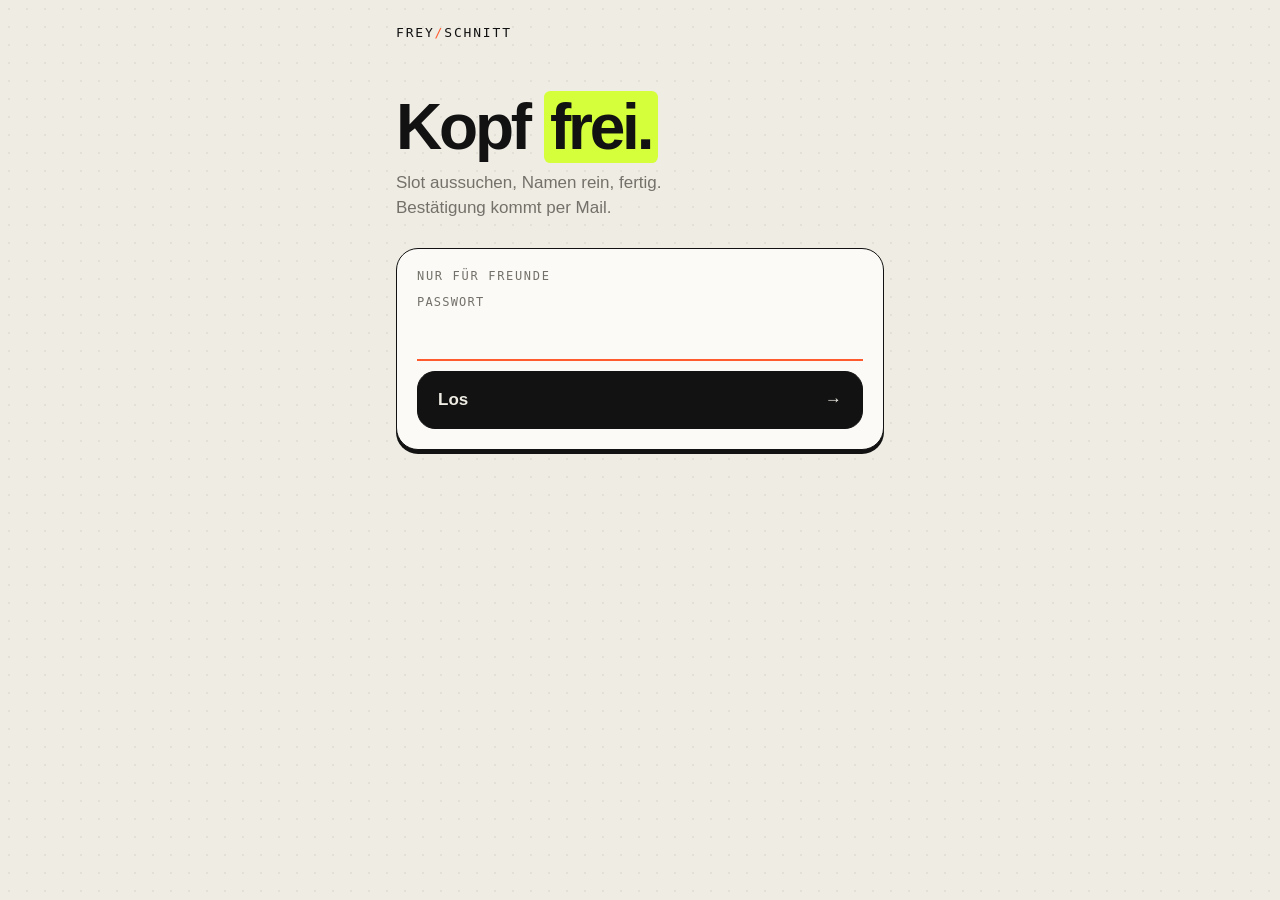
==== commit df42a6b8: "Überschrift: Freye Termine Co-Authored-By: Claude Opus 5.5 <noreply@anthropic.com> Claude-Session: h" ====
--- a/index.html
+++ b/index.html
@@ -45,7 +45,7 @@
     <!-- 2: Uhrzeit -->
     <section class="step" id="s2" hidden>
       <button class="back" type="button" data-go="1">← ändern</button>
-      <p class="eyebrow">Freie Termine</p>
+      <p class="eyebrow">Freye Termine</p>
       <h1 class="mid" id="day-h"></h1>
       <div class="times" id="times"></div>
     </section>
@@ -91,7 +91,12 @@
           <div class="code" aria-hidden="true">||| | || ||| | ||| || |</div>
         </div>
       </div>
-      <button class="btn ghost center" type="button" id="cal">In Kalender übernehmen</button>
+      <button class="btn ghost center" type="button" id="cal" aria-expanded="false" aria-controls="cal-opts">In Kalender übernehmen</button>
+      <div class="list cal-opts" id="cal-opts" hidden>
+        <a class="opt" id="cal-ics" href="#" download="termin.ics"><span><b>iPhone / Apple</b><br><small>auch Outlook &amp; andere Kalender-Apps</small></span><span aria-hidden="true">↓</span></a>
+        <a class="opt" id="cal-google" href="#" target="_blank" rel="noopener"><span><b>Google Kalender</b><br><small>Android &amp; Browser</small></span><span aria-hidden="true">↗</span></a>
+        <a class="opt" id="cal-outlook" href="#" target="_blank" rel="noopener"><span><b>Outlook.com</b><br><small>Hotmail, Live, Office 365</small></span><span aria-hidden="true">↗</span></a>
+      </div>
       <p class="small" id="mailnote">Du bekommst gleich eine Bestätigung per Mail. Schau auch im Spam-Ordner nach, falls sie nicht ankommt.</p>
       <p class="small">Du kannst doch nicht? Sag mir einfach kurz Bescheid, dann gebe ich den Slot wieder frei.</p>
     </section>
--- a/assets/style.css
+++ b/assets/style.css
@@ -100,5 +100,7 @@
 .ticket .rows small { display: block; font-family: var(--mono); font-size: 11px; letter-spacing: .12em; color: rgba(239,236,228,.55); }
 .ticket .rows b { font-size: 18px; overflow-wrap: anywhere; }
 .ticket .code { padding: 0 22px 22px; font-family: var(--mono); font-size: 11px; letter-spacing: .5em; color: rgba(239,236,228,.4); }
+.cal-opts { margin-top: 12px; }
+a.opt { text-decoration: none; }
 .small { color: var(--muted); font-size: 15px; line-height: 1.5; margin: 22px 0 0; }
 .small + .small { margin-top: 10px; }
